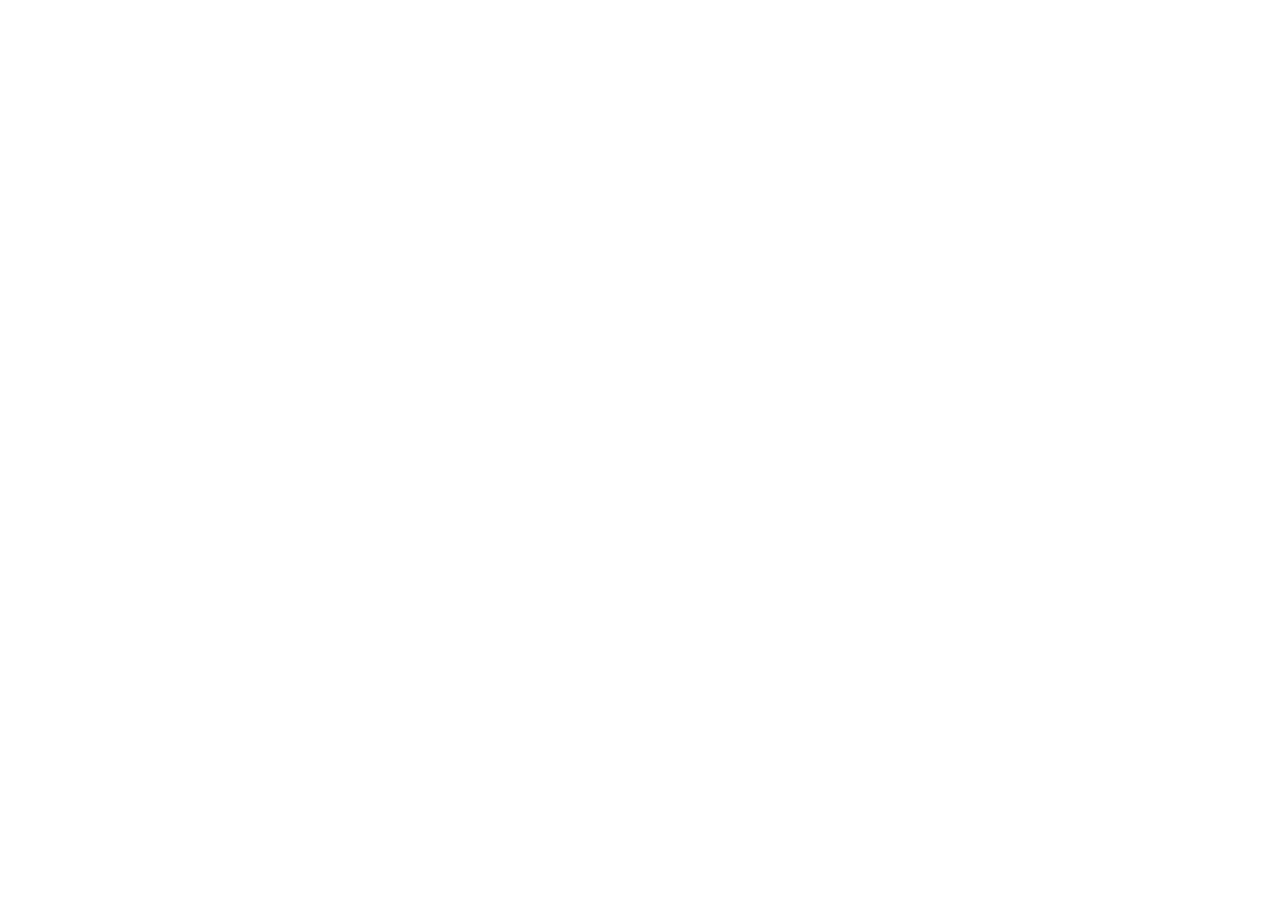
==== index.html @ 8ede2345 "Create index.html" ====
<!DOCTYPE html>
<html lang="ro" data-theme="dark">
<head>
<meta charset="UTF-8" />
<meta name="viewport" content="width=device-width, initial-scale=1.0" />
<title>History of World Cup</title>
<link rel="stylesheet" href="style.css" />
</head>
<body>
  <div id="app"></div>

  <script src="data.js"></script>
  <script src="real_fixtures.js"></script>
  <script src="engine.js"></script>
  <script src="app.js"></script>
</body>
</html>
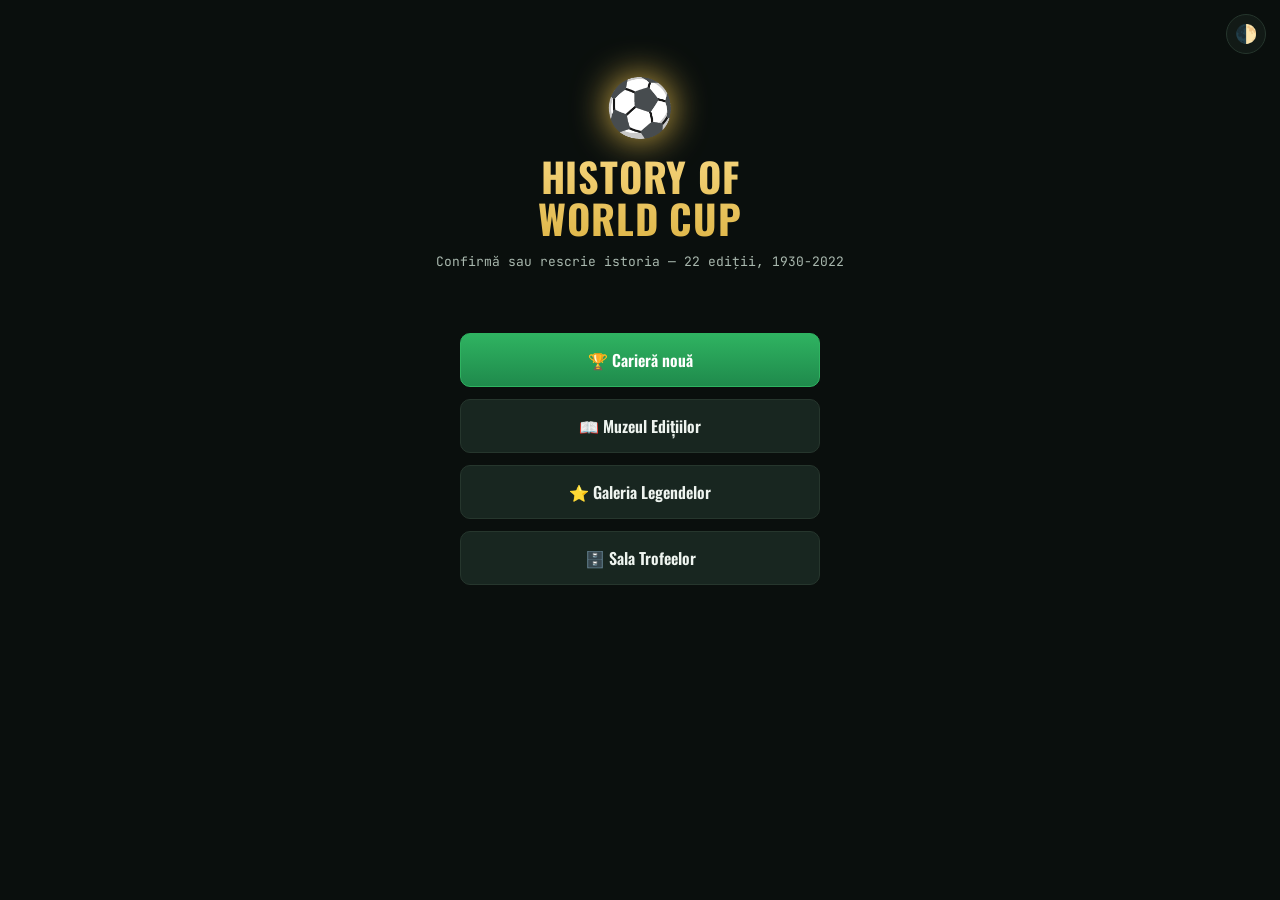
==== commit 2297ac21: "Update index.html" ====
--- a/index.html
+++ b/index.html
@@ -11,6 +11,7 @@
 
   <script src="data.js"></script>
   <script src="real_fixtures.js"></script>
+  <script src="real_rosters.js"></script>
   <script src="engine.js"></script>
   <script src="app.js"></script>
 </body>
--- a/style.css
+++ b/style.css
@@ -0,0 +1,193 @@
+/* ============================================================
+   HISTORY OF WORLD CUP — style.css
+   Identitate vizuală „stadion nocturn": verde-teren, auriu reflector,
+   roșu tablă de scor. Tipografie condensată (scoreboard) pentru
+   titluri, monospace pentru statistici/scoruri.
+   ============================================================ */
+
+@import url("https://fonts.googleapis.com/css2?family=Oswald:wght@400;600;700&family=JetBrains+Mono:wght@400;600&display=swap");
+
+:root {
+  --bg: #0a0f0d;
+  --bg-panel: #121a16;
+  --bg-panel-2: #182620;
+  --pitch: #1f8a4c;
+  --pitch-2: #2fb361;
+  --gold: #e0b84b;
+  --gold-2: #f4d37a;
+  --red: #d1453b;
+  --text: #eef4ef;
+  --text-dim: #a9b8ae;
+  --border: #26362d;
+  --shadow: rgba(0, 0, 0, 0.45);
+}
+
+:root[data-theme="light"] {
+  --bg: #f3f1e7;
+  --bg-panel: #ffffff;
+  --bg-panel-2: #f0ece0;
+  --pitch: #1f8a4c;
+  --pitch-2: #17703c;
+  --gold: #a97c13;
+  --gold-2: #8a6410;
+  --red: #b23127;
+  --text: #14211a;
+  --text-dim: #4c5e53;
+  --border: #ddd6c0;
+  --shadow: rgba(0, 0, 0, 0.12);
+}
+
+* { box-sizing: border-box; }
+
+html, body {
+  margin: 0;
+  background: var(--bg);
+  color: var(--text);
+  font-family: "Oswald", "Segoe UI", sans-serif;
+  min-height: 100vh;
+}
+
+#app {
+  max-width: 880px;
+  margin: 0 auto;
+  padding: 20px 16px 60px;
+  position: relative;
+}
+
+h1, h2, h3, h4 { font-family: "Oswald", sans-serif; font-weight: 700; letter-spacing: 0.02em; margin: 0 0 12px; }
+p { line-height: 1.5; }
+
+.theme-toggle {
+  position: fixed; top: 14px; right: 14px; z-index: 10;
+  background: var(--bg-panel); border: 1px solid var(--border); color: var(--text);
+  width: 40px; height: 40px; border-radius: 50%; cursor: pointer; font-size: 18px;
+}
+
+/* ---------- Meniu ---------- */
+.hero { text-align: center; padding: 40px 0 24px; }
+.hero-ball { font-size: 56px; filter: drop-shadow(0 0 18px var(--gold)); }
+.hero h1 { font-size: 40px; line-height: 1.05; background: linear-gradient(180deg, var(--gold-2), var(--gold)); -webkit-background-clip: text; background-clip: text; color: transparent; margin: 12px 0 6px; }
+.tagline { color: var(--text-dim); font-family: "JetBrains Mono", monospace; font-size: 13px; }
+.menu-buttons { display: flex; flex-direction: column; gap: 12px; max-width: 360px; margin: 24px auto 0; }
+
+/* ---------- Butoane ---------- */
+.btn {
+  background: var(--bg-panel-2); color: var(--text); border: 1px solid var(--border);
+  padding: 14px 18px; border-radius: 10px; font-family: "Oswald", sans-serif; font-size: 16px;
+  font-weight: 600; cursor: pointer; transition: transform .1s, border-color .15s;
+}
+.btn:hover { border-color: var(--gold); transform: translateY(-1px); }
+.btn-primary { background: linear-gradient(180deg, var(--pitch-2), var(--pitch)); border-color: var(--pitch-2); color: #fff; }
+.btn-primary:hover { border-color: var(--gold); }
+.btn-block { display: block; width: 100%; margin-top: 18px; }
+.btn-back { background: none; border: none; color: var(--gold); font-family: "Oswald", sans-serif; font-size: 14px; cursor: pointer; padding: 6px 0; }
+
+/* ---------- Topbar ---------- */
+.topbar { display: flex; align-items: center; gap: 14px; margin-bottom: 18px; flex-wrap: wrap; }
+.topbar h2 { margin: 0; }
+
+/* ---------- Grile / carduri ---------- */
+.grid { display: grid; gap: 12px; }
+.grid-editions { grid-template-columns: repeat(auto-fill, minmax(140px, 1fr)); }
+.grid-teams { grid-template-columns: repeat(auto-fill, minmax(130px, 1fr)); }
+.grid-legends { grid-template-columns: repeat(auto-fill, minmax(220px, 1fr)); }
+
+.card {
+  background: var(--bg-panel); border: 1px solid var(--border); border-radius: 12px;
+  padding: 14px; text-align: left; cursor: pointer; color: var(--text);
+  box-shadow: 0 2px 6px var(--shadow); transition: border-color .15s, transform .1s;
+}
+.card:hover { border-color: var(--gold); transform: translateY(-2px); }
+
+.edition-year { font-family: "JetBrains Mono", monospace; color: var(--gold); font-size: 20px; font-weight: 600; }
+.edition-host { font-size: 14px; color: var(--text-dim); margin: 2px 0 8px; }
+.edition-champ { font-size: 13px; }
+
+.team-flag { font-size: 28px; }
+.team-name { font-weight: 600; margin: 6px 0 2px; }
+.team-rating { font-family: "JetBrains Mono", monospace; font-size: 12px; color: var(--gold); }
+
+.legend-card { cursor: default; }
+.legend-name { font-size: 18px; font-weight: 700; color: var(--gold); }
+.legend-team { font-size: 12px; color: var(--text-dim); margin-bottom: 8px; }
+.legend-bio { font-size: 14px; color: var(--text); margin: 0; }
+
+/* ---------- Hub ---------- */
+.hub-grid { display: grid; grid-template-columns: 1fr 1fr; gap: 14px; }
+.panel { background: var(--bg-panel); border: 1px solid var(--border); border-radius: 12px; padding: 16px; }
+.panel-wide { grid-column: 1 / -1; }
+.panel label { display: block; font-size: 12px; color: var(--text-dim); margin: 10px 0 4px; text-transform: uppercase; letter-spacing: .05em; }
+.panel select {
+  width: 100%; padding: 10px; border-radius: 8px; border: 1px solid var(--border);
+  background: var(--bg-panel-2); color: var(--text); font-family: "Oswald", sans-serif; font-size: 14px;
+}
+
+.fixture-list { list-style: none; padding: 0; margin: 0; display: flex; flex-direction: column; gap: 8px; }
+.fixture-row {
+  display: flex; align-items: center; justify-content: space-between; gap: 8px; flex-wrap: wrap;
+  background: var(--bg-panel-2); border: 1px solid var(--border); border-radius: 8px; padding: 10px 12px; font-size: 14px;
+}
+.fixture-row.future { opacity: 0.5; }
+.fx-status { font-family: "JetBrains Mono", monospace; color: var(--gold); font-weight: 600; }
+
+.badge { font-size: 11px; padding: 3px 8px; border-radius: 20px; font-family: "JetBrains Mono", monospace; }
+.badge-real { background: rgba(224, 184, 75, 0.18); color: var(--gold); border: 1px solid var(--gold); }
+.badge-sim { background: rgba(169, 184, 174, 0.15); color: var(--text-dim); border: 1px solid var(--border); }
+
+.squad-grid { display: grid; grid-template-columns: repeat(auto-fill, minmax(150px, 1fr)); gap: 8px; margin: 10px 0; }
+.squad-bench { opacity: 0.75; }
+.chip {
+  display: flex; align-items: center; gap: 6px; background: var(--bg-panel-2);
+  border: 1px solid var(--border); border-radius: 8px; padding: 6px 8px; font-size: 12px;
+}
+.chip-legend { border-color: var(--gold); box-shadow: 0 0 0 1px var(--gold) inset; }
+.chip-pos { font-family: "JetBrains Mono", monospace; color: var(--gold); font-weight: 600; width: 26px; }
+.chip-name { flex: 1; overflow: hidden; text-overflow: ellipsis; white-space: nowrap; }
+.chip-ovr { font-family: "JetBrains Mono", monospace; color: var(--text-dim); }
+
+/* ---------- Preview & meci live ---------- */
+.preview-vs { display: flex; align-items: center; justify-content: center; gap: 24px; margin: 24px 0; text-align: center; }
+.preview-team { font-size: 18px; font-weight: 600; }
+.preview-rating { font-family: "JetBrains Mono", monospace; font-size: 12px; color: var(--text-dim); margin-top: 4px; }
+.preview-vs-label { font-family: "JetBrains Mono", monospace; color: var(--red); font-size: 22px; font-weight: 700; }
+.preview-badge { text-align: center; margin-bottom: 12px; }
+.note { color: var(--text-dim); font-size: 13px; margin-top: 6px; font-style: italic; }
+.hint { color: var(--text-dim); font-size: 13px; }
+
+.live-score {
+  display: flex; align-items: center; justify-content: space-between; gap: 12px;
+  background: linear-gradient(180deg, var(--bg-panel-2), var(--bg-panel));
+  border: 1px solid var(--red); border-radius: 12px; padding: 18px; font-weight: 600;
+}
+#live-score-num, .live-score span:nth-child(2) { font-family: "JetBrains Mono", monospace; color: var(--red); font-size: 28px; font-weight: 700; }
+.ticker { list-style: none; padding: 0; margin: 16px 0; max-height: 260px; overflow-y: auto; display: flex; flex-direction: column; gap: 6px; }
+.ticker-event { background: var(--bg-panel); border: 1px solid var(--border); border-radius: 8px; padding: 8px 12px; font-family: "JetBrains Mono", monospace; font-size: 13px; }
+
+/* ---------- Clasament ---------- */
+.standings { width: 100%; border-collapse: collapse; margin: 16px 0; font-family: "JetBrains Mono", monospace; font-size: 14px; }
+.standings th, .standings td { padding: 10px; border-bottom: 1px solid var(--border); text-align: left; }
+.standings tr.me { background: rgba(224, 184, 75, 0.1); }
+.standings tr.qualified td:first-child { color: var(--pitch-2); font-weight: 700; }
+
+/* ---------- Sumar carieră ---------- */
+.summary-hero { text-align: center; margin: 20px 0; }
+.summary-team { font-size: 20px; font-weight: 700; }
+.summary-outcome { font-size: 24px; color: var(--gold); margin-top: 6px; }
+.compare { font-family: "JetBrains Mono", monospace; font-size: 12px; margin-top: 4px; width: 100%; }
+.compare-same { color: var(--text-dim); }
+.compare-diff { color: var(--pitch-2); }
+
+/* ---------- Muzeu ---------- */
+.museum-list { display: flex; flex-direction: column; gap: 8px; }
+.museum-item { background: var(--bg-panel); border: 1px solid var(--border); border-radius: 10px; overflow: hidden; }
+.museum-head { width: 100%; display: flex; justify-content: space-between; padding: 14px 16px; background: none; border: none; color: var(--text); font-family: "Oswald", sans-serif; font-size: 16px; font-weight: 600; cursor: pointer; }
+.museum-body { padding: 0 16px 16px; font-size: 14px; }
+.museum-note { color: var(--text-dim); font-style: italic; }
+
+/* ---------- Trofee ---------- */
+.trophy-row { display: flex; justify-content: space-between; font-family: "JetBrains Mono", monospace; font-size: 13px; }
+
+@media (max-width: 640px) {
+  .hub-grid { grid-template-columns: 1fr; }
+  .hero h1 { font-size: 30px; }
+          }
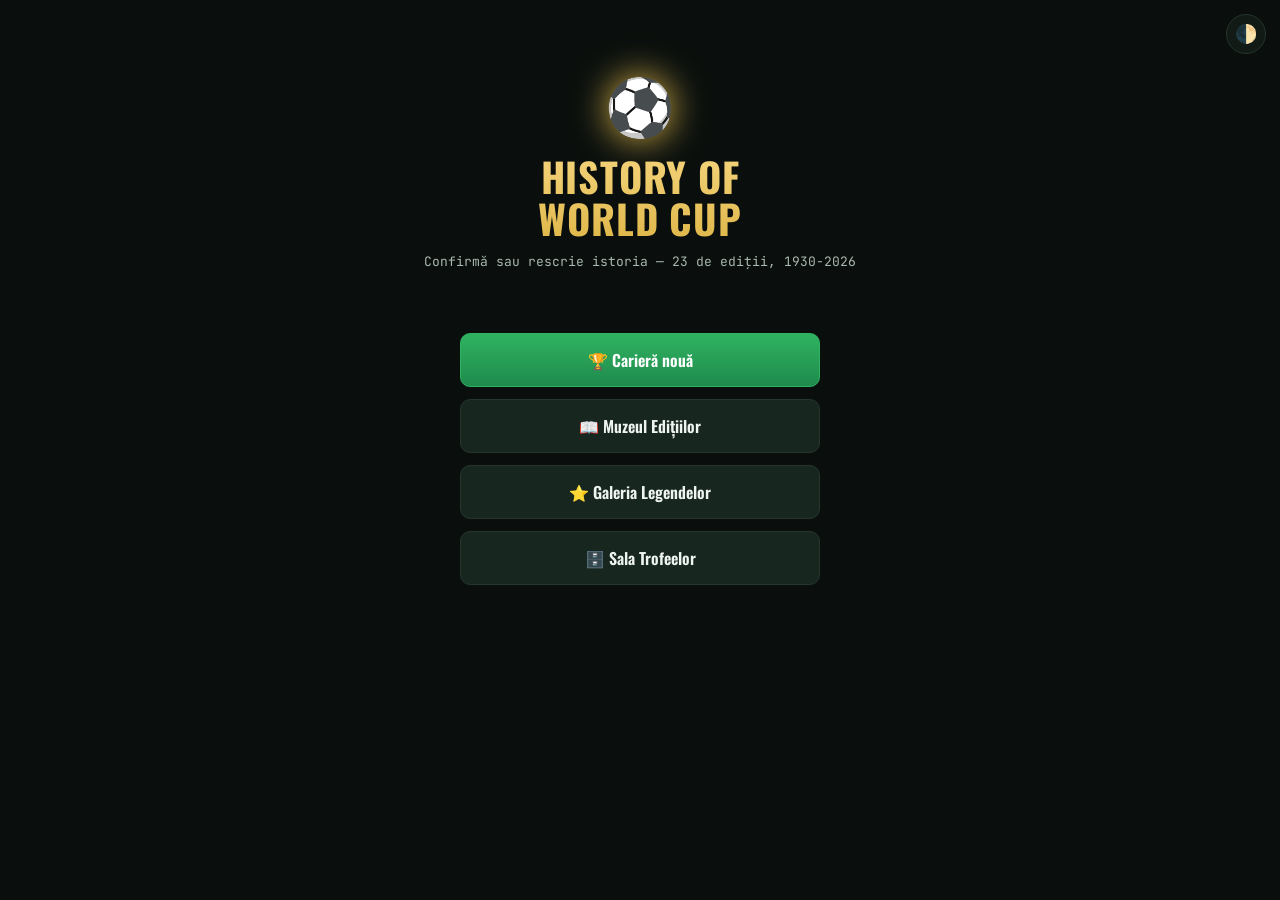
==== commit 19018b94: "Formatul real al fiecărei ediții 1930-2026 (grupe, baraj, locuri 3, a doua fază, grupa finală, șaisp" ====
--- a/index.html
+++ b/index.html
@@ -13,6 +13,7 @@
   <script src="real_fixtures.js"></script>
   <script src="real_rosters.js"></script>
   <script src="engine.js"></script>
+  <script src="career.js"></script>
   <script src="app.js"></script>
 </body>
 </html>
--- a/style.css
+++ b/style.css
@@ -191,3 +191,5 @@
   .hub-grid { grid-template-columns: 1fr; }
   .hero h1 { font-size: 30px; }
           }
+
+.fx-label { display: inline-block; min-width: 9em; font-size: 12px; color: var(--text-dim); }
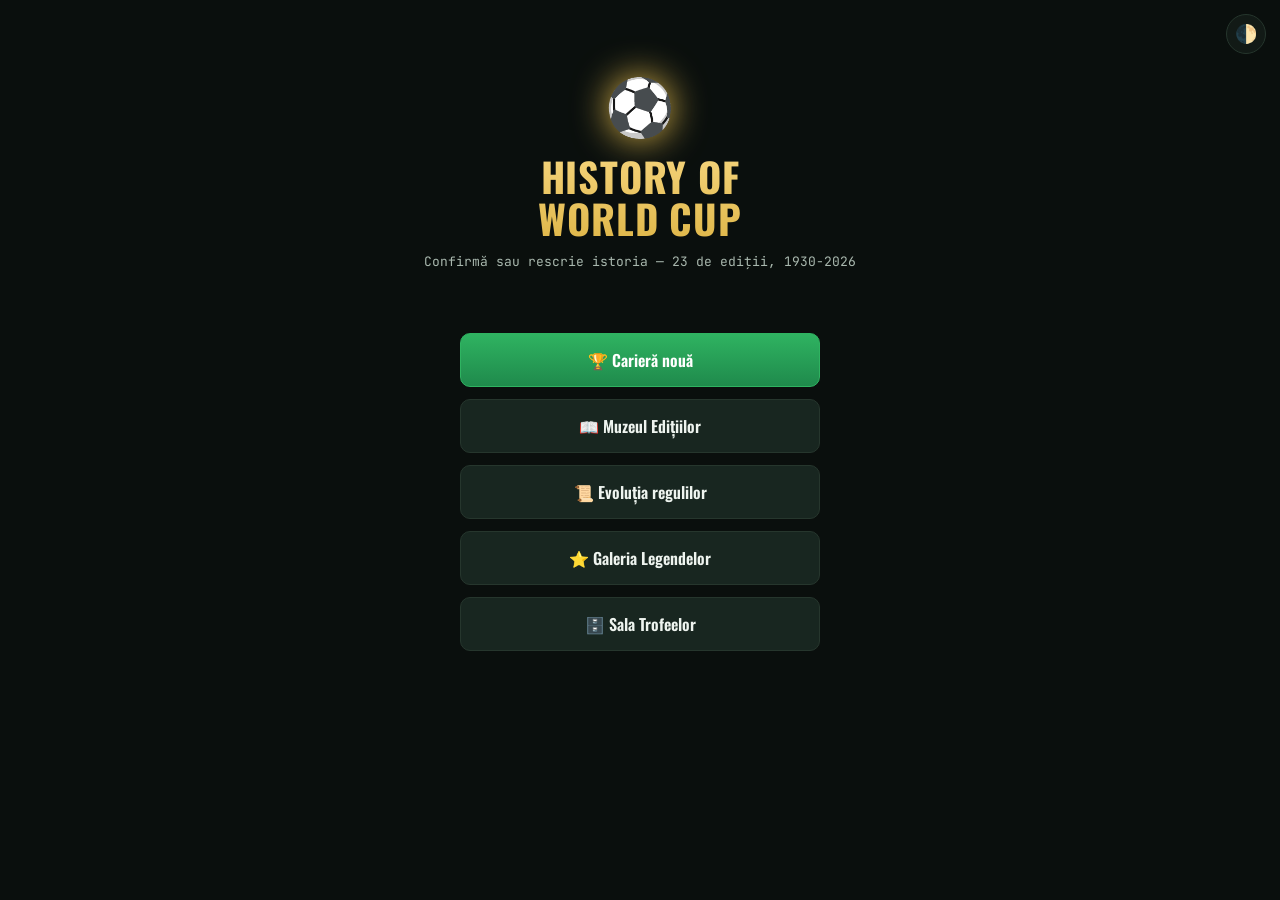
==== commit f84956d8: "Regulile de pe teren pe epoci (schimbări, accidentări, gol de aur, fair-play, loturi 22/23/26), pove" ====
--- a/index.html
+++ b/index.html
@@ -14,6 +14,7 @@
   <script src="real_rosters.js"></script>
   <script src="engine.js"></script>
   <script src="career.js"></script>
+  <script src="history.js"></script>
   <script src="app.js"></script>
 </body>
 </html>
--- a/style.css
+++ b/style.css
@@ -193,3 +193,11 @@
           }
 
 .fx-label { display: inline-block; min-width: 9em; font-size: 12px; color: var(--text-dim); }
+
+/* Povești și evoluția regulilor */
+.story { border-top: 1px solid var(--border); margin-top: 10px; padding-top: 8px; }
+.story-list { margin: 4px 0 8px; padding-left: 20px; }
+.story-list li { margin: 4px 0; line-height: 1.4; }
+.rules-era { margin-bottom: 12px; }
+.rules-years { font-size: 12px; color: var(--text-dim); letter-spacing: .04em; }
+.rules-title { font-weight: 700; margin: 2px 0 4px; }
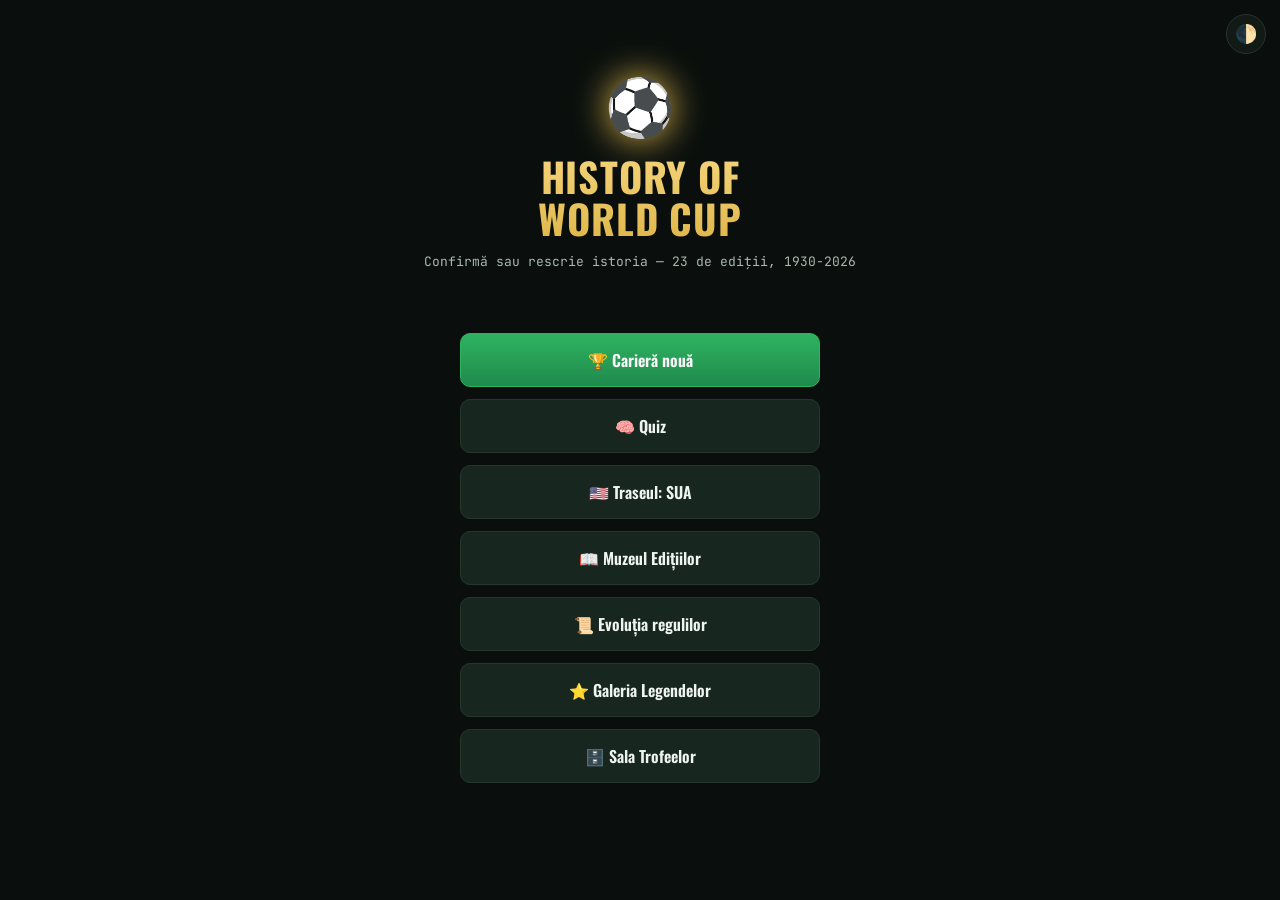
==== commit f6e286f1: "Quiz (pe ediție, Maraton, Duoul greșit, Alege faza) și traseul țării tale (84 de naționale, detectar" ====
--- a/index.html
+++ b/index.html
@@ -15,6 +15,8 @@
   <script src="engine.js"></script>
   <script src="career.js"></script>
   <script src="history.js"></script>
+  <script src="country_tracks.js"></script>
+  <script src="quiz.js"></script>
   <script src="app.js"></script>
 </body>
 </html>
--- a/style.css
+++ b/style.css
@@ -201,3 +201,27 @@
 .rules-era { margin-bottom: 12px; }
 .rules-years { font-size: 12px; color: var(--text-dim); letter-spacing: .04em; }
 .rules-title { font-weight: 700; margin: 2px 0 4px; }
+
+/* Quiz și traseul țării */
+.quiz-modes { display: grid; gap: 10px; margin-bottom: 16px; }
+.quiz-mode { display: flex; flex-direction: column; align-items: flex-start; gap: 4px; text-align: left; cursor: pointer; }
+.quiz-mode span { color: var(--text-dim); font-size: 14px; }
+.quiz-mode small { color: var(--gold, #e8c15a); font-size: 12px; }
+.section-title { font-size: 14px; color: var(--text-dim); margin: 8px 0; font-weight: 600; }
+.quiz-ed { cursor: pointer; text-align: left; }
+.quiz-ed-year { font-weight: 800; font-size: 20px; }
+.quiz-ed-host { font-size: 13px; color: var(--text-dim); }
+.quiz-ed-best { font-size: 12px; margin-top: 4px; letter-spacing: 1px; }
+.quiz-progress { color: var(--text-dim); font-size: 13px; margin-bottom: 8px; }
+.quiz-q p { font-size: 17px; line-height: 1.45; margin: 6px 0 0; }
+.quiz-year { font-size: 12px; color: var(--text-dim); }
+.quiz-opts { display: grid; gap: 8px; margin: 12px 0; }
+.quiz-opt { text-align: left; padding: 12px 14px; border-radius: 10px; border: 1px solid var(--border); background: transparent; color: inherit; font-size: 15px; cursor: pointer; }
+.quiz-opt:disabled { cursor: default; }
+.quiz-ok { border-color: #2fa66a; background: rgba(47, 166, 106, .18); }
+.quiz-bad { border-color: #d24b4b; background: rgba(210, 75, 75, .18); }
+.quiz-feedback { font-size: 15px; }
+.track-entry { margin-bottom: 12px; }
+.track-head { display: flex; flex-wrap: wrap; gap: 8px; align-items: baseline; }
+.track-finish { margin-left: auto; font-weight: 700; }
+#sel-country { margin-left: 6px; padding: 4px; }
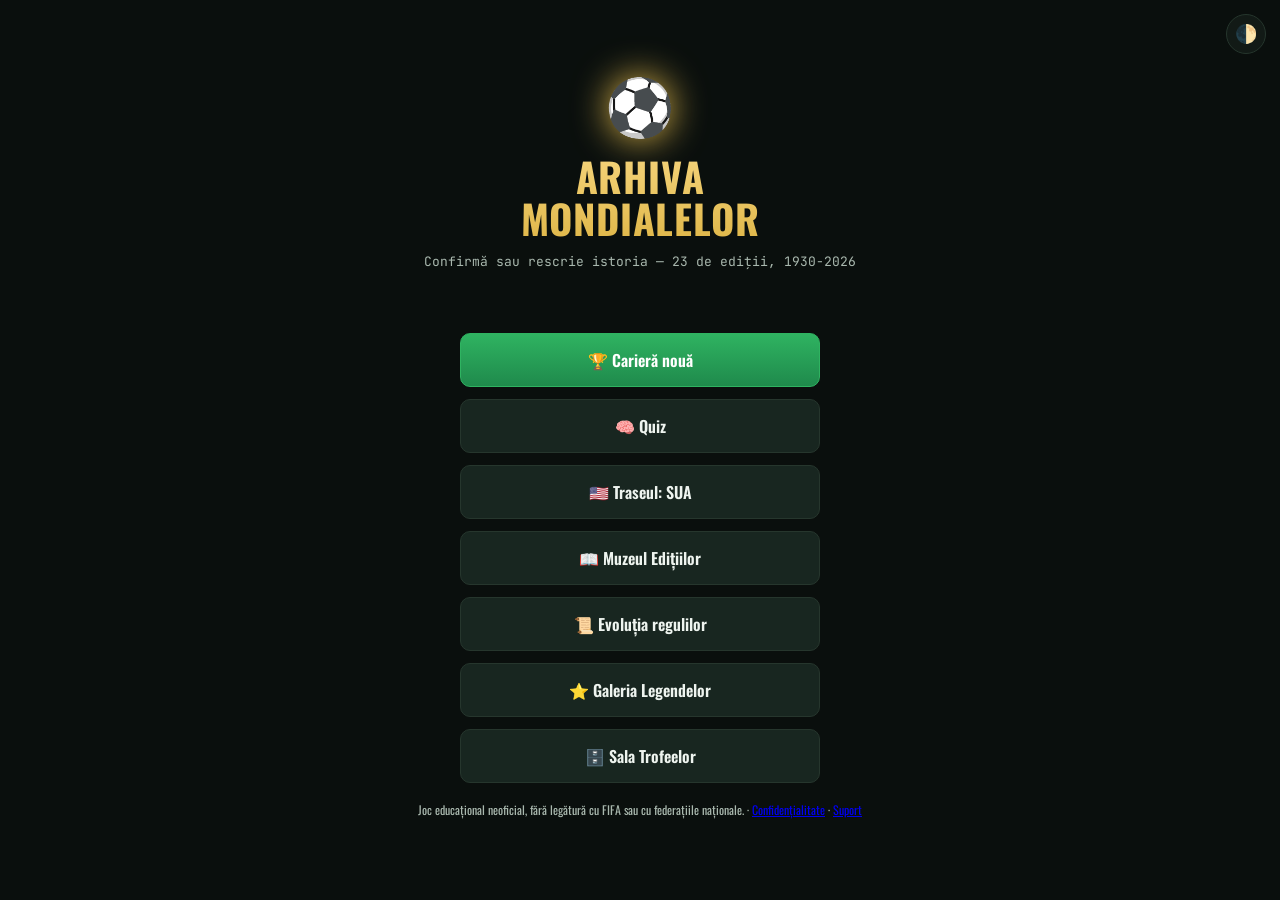
==== commit 9554746d: "Numele aplicației: Arhiva Mondialelor (iPhone, meniu, web, privacy/support, disclaimer, docs App Sto" ====
--- a/index.html
+++ b/index.html
@@ -3,7 +3,7 @@
 <head>
 <meta charset="UTF-8" />
 <meta name="viewport" content="width=device-width, initial-scale=1.0" />
-<title>History of World Cup</title>
+<title>Arhiva Mondialelor</title>
 <link rel="stylesheet" href="style.css" />
 </head>
 <body>
--- a/style.css
+++ b/style.css
@@ -225,3 +225,10 @@
 .track-head { display: flex; flex-wrap: wrap; gap: 8px; align-items: baseline; }
 .track-finish { margin-left: auto; font-weight: 700; }
 #sel-country { margin-left: 6px; padding: 4px; }
+
+/* Pagini statice (confidențialitate, suport) */
+.doc-page { max-width: 720px; margin: 0 auto; padding: 24px 16px 48px; line-height: 1.55; }
+.doc-page h1 { margin-bottom: 4px; }
+.doc-page h2 { font-size: 18px; margin-top: 24px; }
+.doc-page a { color: var(--gold); }
+.disclaimer { font-size: 12px; color: var(--text-dim); text-align: center; margin-top: 18px; line-height: 1.5; }
